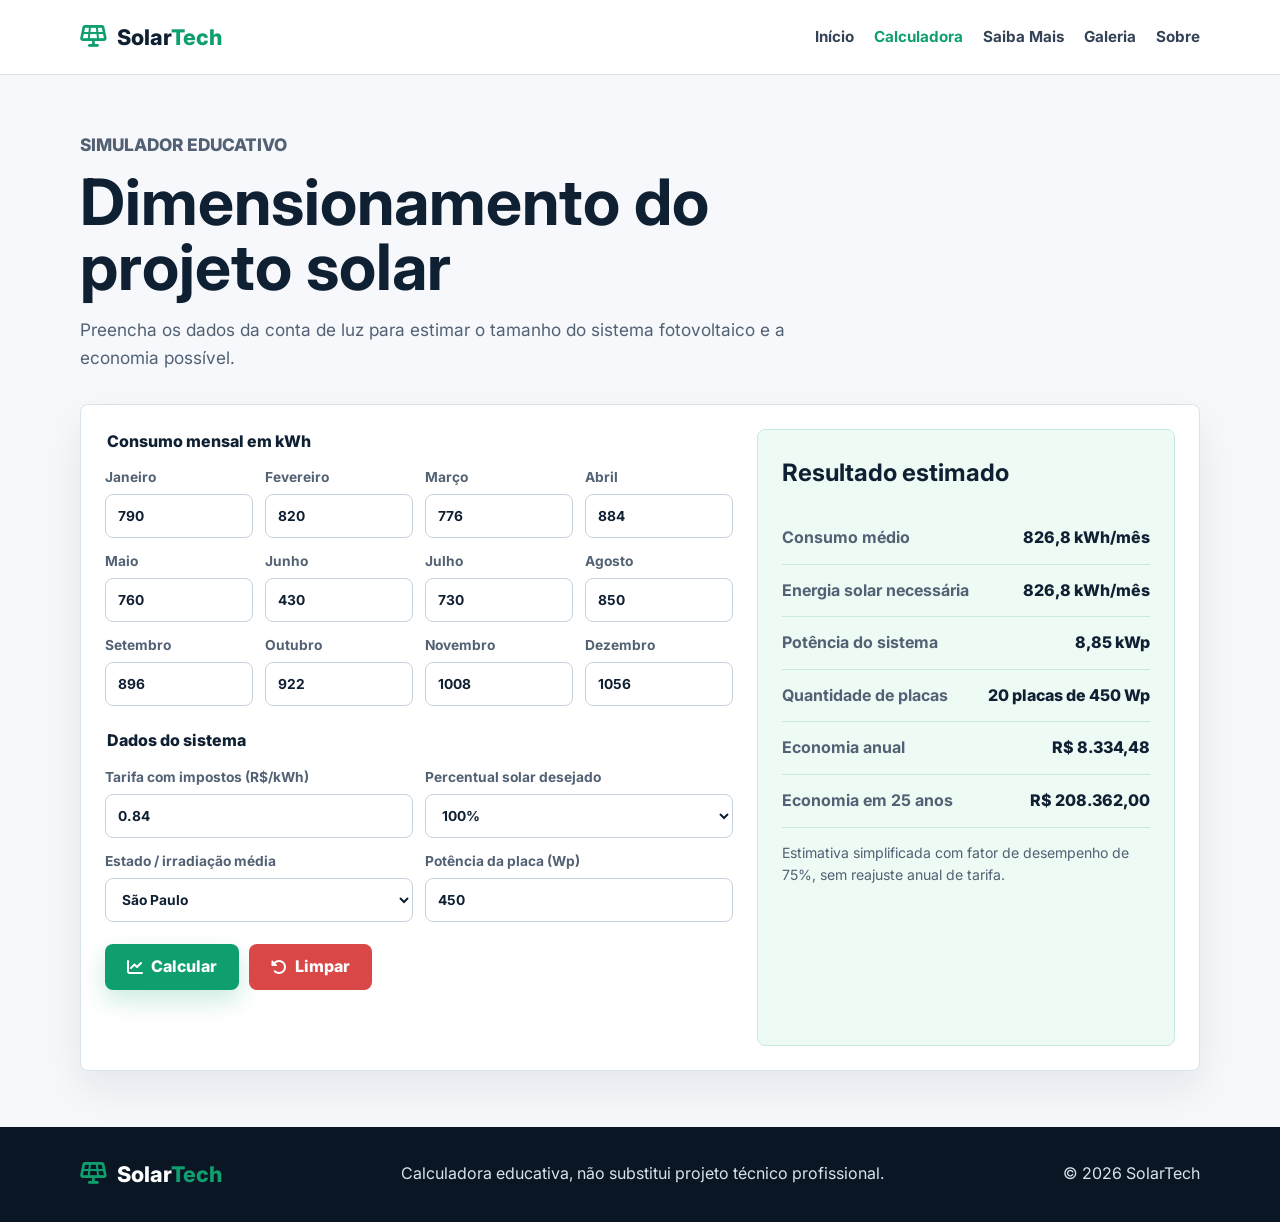
==== calculadora.html @ e27145fa "Improve SolarTech static site" ====
<!DOCTYPE html>
<html lang="pt-BR">
<head>
  <meta charset="UTF-8">
  <meta name="viewport" content="width=device-width, initial-scale=1.0">
  <meta name="description" content="Calculadora SolarTech para estimar consumo, potência do sistema, quantidade de placas e economia.">
  <title>Calculadora Solar | SolarTech</title>
  <link rel="preconnect" href="https://fonts.googleapis.com">
  <link rel="preconnect" href="https://fonts.gstatic.com" crossorigin>
  <link href="https://fonts.googleapis.com/css2?family=Inter:wght@400;500;600;700;800&display=swap" rel="stylesheet">
  <link rel="stylesheet" href="https://cdnjs.cloudflare.com/ajax/libs/font-awesome/6.5.1/css/all.min.css">
  <link rel="stylesheet" href="assets/css/styles.css">
</head>
<body>
  <header class="site-header">
    <nav class="navbar container" aria-label="Navegação principal">
      <a class="brand" href="index.html"><i class="fa-solid fa-solar-panel"></i><span>Solar<span>Tech</span></span></a>
      <ul class="nav-links">
        <li><a href="index.html">Início</a></li>
        <li><a class="active" href="calculadora.html">Calculadora</a></li>
        <li><a href="saiba-mais.html">Saiba Mais</a></li>
        <li><a href="galeria.html">Galeria</a></li>
        <li><a href="sobre.html">Sobre</a></li>
      </ul>
    </nav>
  </header>

  <main class="container page">
    <div class="page-heading">
      <p class="eyebrow">Simulador educativo</p>
      <h1>Dimensionamento do projeto solar</h1>
      <p>Preencha os dados da conta de luz para estimar o tamanho do sistema fotovoltaico e a economia possível.</p>
    </div>

    <section class="calculator-shell">
      <form id="solar-form" class="calculator-form">
        <fieldset>
          <legend>Consumo mensal em kWh</legend>
          <div class="month-grid">
            <label>Janeiro <input type="number" min="0" id="jan" value="790"></label>
            <label>Fevereiro <input type="number" min="0" id="fev" value="820"></label>
            <label>Março <input type="number" min="0" id="mar" value="776"></label>
            <label>Abril <input type="number" min="0" id="abr" value="884"></label>
            <label>Maio <input type="number" min="0" id="mai" value="760"></label>
            <label>Junho <input type="number" min="0" id="jun" value="430"></label>
            <label>Julho <input type="number" min="0" id="jul" value="730"></label>
            <label>Agosto <input type="number" min="0" id="ago" value="850"></label>
            <label>Setembro <input type="number" min="0" id="set" value="896"></label>
            <label>Outubro <input type="number" min="0" id="out" value="922"></label>
            <label>Novembro <input type="number" min="0" id="nov" value="1008"></label>
            <label>Dezembro <input type="number" min="0" id="dez" value="1056"></label>
          </div>
        </fieldset>

        <fieldset>
          <legend>Dados do sistema</legend>
          <div class="form-grid">
            <label>Tarifa com impostos (R$/kWh)
              <input type="number" min="0" step="0.01" id="tarifa" value="0.84">
            </label>
            <label>Percentual solar desejado
              <select id="percSolar">
                <option value="0.5">50%</option>
                <option value="0.7">70%</option>
                <option value="0.9">90%</option>
                <option value="1" selected>100%</option>
              </select>
            </label>
            <label>Estado / irradiação média
              <select id="estado">
                <option value="4.46">Acre</option>
                <option value="5.37">Alagoas</option>
                <option value="5.56">Ceará</option>
                <option value="4.35">Minas Gerais</option>
                <option value="3.72">Paraná</option>
                <option value="5.71">Pernambuco</option>
                <option value="4.64">Rio de Janeiro</option>
                <option value="4.15" selected>São Paulo</option>
                <option value="4.24">Santa Catarina</option>
              </select>
            </label>
            <label>Potência da placa (Wp)
              <input type="number" min="1" id="potPlaca" value="450">
            </label>
          </div>
        </fieldset>

        <div class="form-actions">
          <button class="button" type="submit"><i class="fa-solid fa-chart-line"></i> Calcular</button>
          <button class="button button-danger" type="reset"><i class="fa-solid fa-rotate-left"></i> Limpar</button>
        </div>
        <p id="form-alert" class="form-alert" role="alert"></p>
      </form>

      <aside id="resultados" class="results-panel" aria-live="polite">
        <h2>Resultado estimado</h2>
        <dl>
          <div><dt>Consumo médio</dt><dd><span id="consMedio">0</span> kWh/mês</dd></div>
          <div><dt>Energia solar necessária</dt><dd><span id="energiaSolar">0</span> kWh/mês</dd></div>
          <div><dt>Potência do sistema</dt><dd><span id="potenciaSistema">0</span> kWp</dd></div>
          <div><dt>Quantidade de placas</dt><dd><span id="qtdPlacas">0</span> placas de <span id="potPlacaShow">0</span> Wp</dd></div>
          <div><dt>Economia anual</dt><dd>R$ <span id="economiaAnual">0</span></dd></div>
          <div><dt>Economia em 25 anos</dt><dd>R$ <span id="economia25">0</span></dd></div>
        </dl>
        <p>Estimativa simplificada com fator de desempenho de 75%, sem reajuste anual de tarifa.</p>
      </aside>
    </section>
  </main>

  <footer class="site-footer">
    <div class="container footer-grid">
      <div class="brand footer-brand"><i class="fa-solid fa-solar-panel"></i><span>Solar<span>Tech</span></span></div>
      <p>Calculadora educativa, não substitui projeto técnico profissional.</p>
      <p>© 2026 SolarTech</p>
    </div>
  </footer>

  <script src="assets/js/calculadora.js"></script>
</body>
</html>
---- assets/css/styles.css ----
:root {
  --ink: #102033;
  --muted: #526173;
  --line: #d9e3ec;
  --paper: #ffffff;
  --bg: #f6f8fb;
  --green: #0f9f6e;
  --green-dark: #087650;
  --sun: #f6b13d;
  --blue: #2367c8;
  --danger: #d94747;
  --shadow: 0 18px 40px rgba(15, 31, 50, 0.08);
}

* {
  box-sizing: border-box;
}

body {
  margin: 0;
  font-family: "Inter", Arial, sans-serif;
  color: var(--ink);
  background: var(--bg);
  line-height: 1.6;
}

img,
iframe {
  max-width: 100%;
}

a {
  color: var(--green-dark);
  font-weight: 700;
  text-decoration: none;
}

.container {
  width: min(1120px, calc(100% - 32px));
  margin: 0 auto;
}

.site-header {
  position: sticky;
  top: 0;
  z-index: 20;
  background: rgba(255, 255, 255, 0.94);
  border-bottom: 1px solid var(--line);
  backdrop-filter: blur(14px);
}

.navbar {
  min-height: 74px;
  display: flex;
  align-items: center;
  gap: 24px;
  justify-content: space-between;
}

.brand {
  display: inline-flex;
  align-items: center;
  gap: 10px;
  color: var(--ink);
  font-size: 1.35rem;
  font-weight: 800;
  white-space: nowrap;
}

.brand i,
.brand span span,
.card-icon {
  color: var(--green);
}

.nav-links {
  display: flex;
  align-items: center;
  gap: 20px;
  padding: 0;
  margin: 0;
  list-style: none;
}

.nav-links a {
  color: #344256;
  font-size: 0.95rem;
  font-weight: 700;
}

.nav-links a:hover,
.nav-links a.active {
  color: var(--green);
}

.button {
  display: inline-flex;
  align-items: center;
  justify-content: center;
  gap: 8px;
  min-height: 46px;
  padding: 0 22px;
  border: 0;
  border-radius: 8px;
  background: var(--green);
  color: white;
  font: inherit;
  font-weight: 800;
  cursor: pointer;
  box-shadow: 0 10px 24px rgba(15, 159, 110, 0.22);
}

.button:hover {
  background: var(--green-dark);
  color: white;
}

.button-small {
  min-height: 38px;
  padding-inline: 16px;
}

.button-ghost {
  background: white;
  color: var(--green-dark);
  box-shadow: inset 0 0 0 1px var(--line);
}

.button-danger {
  background: var(--danger);
  box-shadow: none;
}

.hero {
  padding: 48px 0 56px;
  background: linear-gradient(180deg, #f7fbff 0%, #eef8f2 100%);
}

.hero-grid {
  display: grid;
  grid-template-columns: minmax(0, 1fr) minmax(320px, 0.88fr);
  gap: 40px;
  align-items: center;
}

.hero-copy h1,
.page-heading h1,
.about-panel h1 {
  margin: 0 0 16px;
  font-size: clamp(2.1rem, 5vw, 4.6rem);
  line-height: 1.02;
  letter-spacing: 0;
}

.hero-copy p,
.page-heading p,
.impact-grid p,
.about-panel p {
  color: var(--muted);
  font-size: 1.08rem;
}

.hero-actions {
  display: flex;
  flex-wrap: wrap;
  gap: 12px;
  margin-top: 26px;
}

.hero-media {
  margin: 0;
}

.hero-media img {
  width: 100%;
  aspect-ratio: 4 / 3;
  object-fit: cover;
  border-radius: 8px;
  box-shadow: var(--shadow);
}

.eyebrow {
  margin: 0 0 10px;
  color: var(--blue);
  font-size: 0.78rem;
  font-weight: 800;
  letter-spacing: 0;
  text-transform: uppercase;
}

.section,
.page {
  padding: 56px 0;
}

.narrow {
  max-width: 900px;
}

.section-heading,
.page-heading {
  max-width: 760px;
  margin-bottom: 32px;
}

.section-heading h2,
.impact-grid h2 {
  margin: 0;
  font-size: clamp(1.8rem, 3vw, 2.7rem);
  line-height: 1.12;
}

.feature-grid,
.video-grid {
  display: grid;
  grid-template-columns: repeat(3, minmax(0, 1fr));
  gap: 18px;
}

.card,
.video-card,
.about-panel,
.calculator-shell,
.faq-item {
  background: var(--paper);
  border: 1px solid var(--line);
  border-radius: 8px;
  box-shadow: var(--shadow);
}

.card {
  padding: 26px;
}

.card-icon {
  font-size: 2rem;
  margin-bottom: 12px;
}

.card h3,
.video-card h2 {
  margin: 0 0 8px;
}

.card p,
.video-card p {
  color: var(--muted);
}

.impact-band {
  padding: 56px 0;
  background: #102033;
  color: white;
}

.impact-band .eyebrow,
.impact-band p {
  color: #ccefe1;
}

.impact-grid {
  display: grid;
  grid-template-columns: 1.1fr 0.9fr;
  gap: 32px;
  align-items: center;
}

.stats {
  display: grid;
  gap: 12px;
}

.stats div {
  padding: 18px;
  border: 1px solid rgba(255, 255, 255, 0.18);
  border-radius: 8px;
  background: rgba(255, 255, 255, 0.06);
}

.stats strong {
  display: block;
  color: var(--sun);
  font-size: 2rem;
  line-height: 1;
}

.stats span {
  display: block;
  margin-top: 6px;
  color: #e2edf5;
}

.calculator-shell {
  display: grid;
  grid-template-columns: minmax(0, 1.2fr) minmax(300px, 0.8fr);
  gap: 24px;
  padding: 24px;
}

fieldset {
  margin: 0 0 22px;
  padding: 0;
  border: 0;
}

legend {
  margin-bottom: 12px;
  font-weight: 800;
}

.month-grid,
.form-grid {
  display: grid;
  grid-template-columns: repeat(4, minmax(0, 1fr));
  gap: 12px;
}

.form-grid {
  grid-template-columns: repeat(2, minmax(0, 1fr));
}

label {
  display: grid;
  gap: 6px;
  color: var(--muted);
  font-size: 0.86rem;
  font-weight: 700;
}

input,
select {
  width: 100%;
  min-height: 44px;
  padding: 0 12px;
  border: 1px solid #c7d3df;
  border-radius: 8px;
  background: white;
  color: var(--ink);
  font: inherit;
}

.form-actions {
  display: flex;
  flex-wrap: wrap;
  gap: 10px;
}

.form-alert {
  min-height: 24px;
  color: var(--danger);
  font-weight: 700;
}

.results-panel {
  padding: 24px;
  border-radius: 8px;
  background: #eefaf4;
  border: 1px solid #c8eadc;
}

.results-panel h2 {
  margin-top: 0;
}

.results-panel dl {
  margin: 0;
}

.results-panel dl div {
  display: flex;
  justify-content: space-between;
  gap: 16px;
  padding: 13px 0;
  border-bottom: 1px solid #c8eadc;
}

.results-panel dt {
  color: var(--muted);
  font-weight: 700;
}

.results-panel dd {
  margin: 0;
  text-align: right;
  font-weight: 800;
}

.results-panel p {
  color: var(--muted);
  font-size: 0.88rem;
}

.faq-list {
  display: grid;
  gap: 12px;
}

.faq-question {
  width: 100%;
  min-height: 62px;
  display: flex;
  align-items: center;
  justify-content: space-between;
  gap: 16px;
  padding: 0 20px;
  border: 0;
  background: transparent;
  color: var(--ink);
  font: inherit;
  font-weight: 800;
  text-align: left;
  cursor: pointer;
}

.faq-answer {
  display: none;
  padding: 0 20px 20px;
  color: var(--muted);
}

.faq-item.open .faq-answer {
  display: block;
}

.faq-item.open .faq-question i {
  transform: rotate(180deg);
}

.video-grid {
  grid-template-columns: repeat(2, minmax(0, 1fr));
}

.video-card {
  overflow: hidden;
}

.video-card iframe {
  width: 100%;
  aspect-ratio: 16 / 9;
  border: 0;
}

.video-card div {
  padding: 18px;
}

.about-panel {
  padding: 38px;
}

.contact-list {
  display: flex;
  flex-wrap: wrap;
  gap: 12px;
  margin-top: 28px;
}

.contact-list a {
  display: inline-flex;
  align-items: center;
  gap: 8px;
  min-height: 44px;
  padding: 0 14px;
  border: 1px solid var(--line);
  border-radius: 8px;
  background: #f8fbfd;
}

.site-footer {
  padding: 30px 0;
  background: #0b1624;
  color: #d8e3ee;
}

.footer-grid {
  display: flex;
  align-items: center;
  justify-content: space-between;
  gap: 16px;
  flex-wrap: wrap;
}

.footer-brand {
  color: white;
}

.site-footer p {
  margin: 0;
}

@media (max-width: 900px) {
  .navbar {
    align-items: flex-start;
    flex-direction: column;
    padding: 16px 0;
  }

  .nav-links {
    width: 100%;
    flex-wrap: wrap;
    gap: 12px 18px;
  }

  .hero-grid,
  .impact-grid,
  .calculator-shell {
    grid-template-columns: 1fr;
  }

  .feature-grid,
  .video-grid {
    grid-template-columns: 1fr;
  }

  .month-grid,
  .form-grid {
    grid-template-columns: repeat(2, minmax(0, 1fr));
  }
}

@media (max-width: 560px) {
  .container {
    width: min(100% - 24px, 1120px);
  }

  .hero,
  .section,
  .page,
  .impact-band {
    padding-block: 36px;
  }

  .hero-copy h1,
  .page-heading h1,
  .about-panel h1 {
    font-size: 2.05rem;
  }

  .month-grid,
  .form-grid {
    grid-template-columns: 1fr;
  }

  .calculator-shell,
  .about-panel {
    padding: 18px;
  }

  .results-panel dl div {
    display: grid;
    gap: 4px;
  }

  .results-panel dd {
    text-align: left;
  }
}
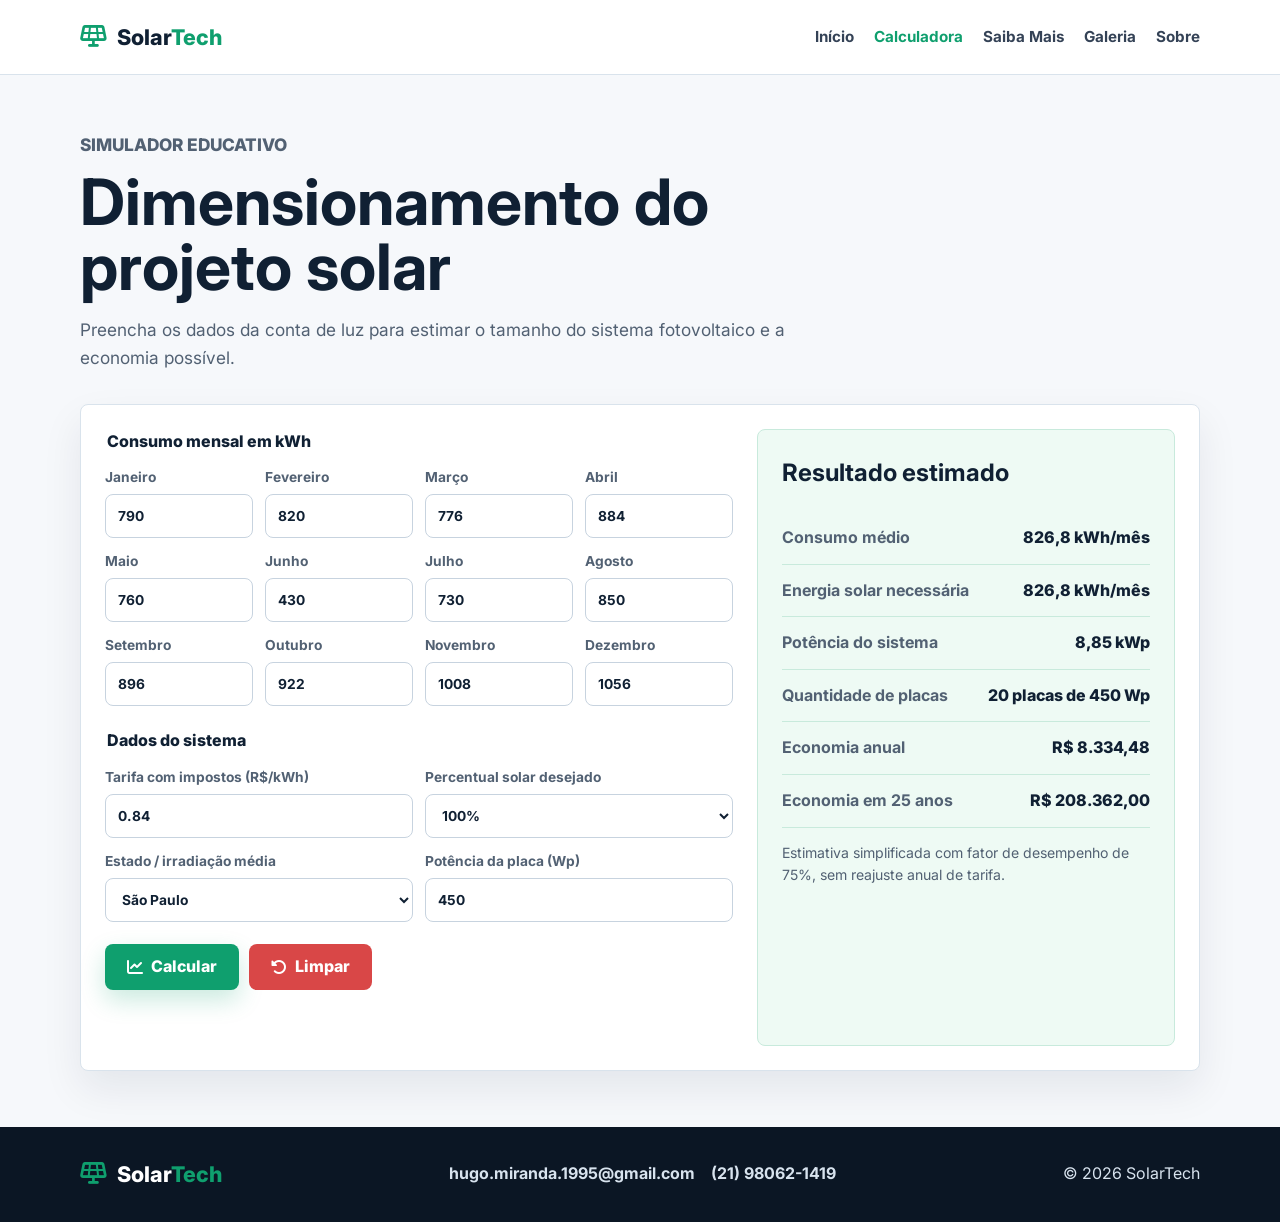
==== commit fb096f33: "Refresh gallery and project contact info" ====
--- a/calculadora.html
+++ b/calculadora.html
@@ -110,7 +110,10 @@
   <footer class="site-footer">
     <div class="container footer-grid">
       <div class="brand footer-brand"><i class="fa-solid fa-solar-panel"></i><span>Solar<span>Tech</span></span></div>
-      <p>Calculadora educativa, não substitui projeto técnico profissional.</p>
+      <div class="footer-contact">
+        <a href="mailto:hugo.miranda.1995@gmail.com">hugo.miranda.1995@gmail.com</a>
+        <a href="https://wa.me/5521980621419">(21) 98062-1419</a>
+      </div>
       <p>© 2026 SolarTech</p>
     </div>
   </footer>
--- a/assets/css/styles.css
+++ b/assets/css/styles.css
@@ -203,6 +203,18 @@
   margin-bottom: 32px;
 }
 
+.update-note {
+  display: inline-flex;
+  margin-top: 4px;
+  padding: 8px 12px;
+  border: 1px solid #bdd8f6;
+  border-radius: 8px;
+  background: #eef6ff;
+  color: #1d5fa8;
+  font-size: 0.92rem;
+  font-weight: 700;
+}
+
 .section-heading h2,
 .impact-grid h2 {
   margin: 0;
@@ -444,8 +456,54 @@
   padding: 18px;
 }
 
+.gallery-contact {
+  display: flex;
+  align-items: center;
+  justify-content: space-between;
+  gap: 24px;
+  margin-top: 24px;
+  padding: 26px;
+  border: 1px solid var(--line);
+  border-radius: 8px;
+  background: var(--paper);
+  box-shadow: var(--shadow);
+}
+
+.gallery-contact h2,
+.gallery-contact p {
+  margin: 0;
+}
+
+.gallery-contact p:not(.eyebrow) {
+  color: var(--muted);
+  margin-top: 8px;
+}
+
 .about-panel {
   padding: 38px;
+}
+
+.professional-list {
+  display: grid;
+  gap: 12px;
+  margin: 26px 0;
+}
+
+.professional-list div {
+  display: grid;
+  gap: 4px;
+  padding: 16px;
+  border: 1px solid var(--line);
+  border-radius: 8px;
+  background: #f8fbfd;
+}
+
+.professional-list strong {
+  color: var(--ink);
+}
+
+.professional-list span {
+  color: var(--muted);
 }
 
 .contact-list {
@@ -486,6 +544,21 @@
 
 .site-footer p {
   margin: 0;
+}
+
+.footer-contact {
+  display: flex;
+  flex-wrap: wrap;
+  gap: 10px 16px;
+}
+
+.footer-contact a {
+  color: #d8e3ee;
+  font-weight: 700;
+}
+
+.footer-contact a:hover {
+  color: white;
 }
 
 @media (max-width: 900px) {
@@ -512,6 +585,11 @@
     grid-template-columns: 1fr;
   }
 
+  .gallery-contact {
+    align-items: flex-start;
+    flex-direction: column;
+  }
+
   .month-grid,
   .form-grid {
     grid-template-columns: repeat(2, minmax(0, 1fr));
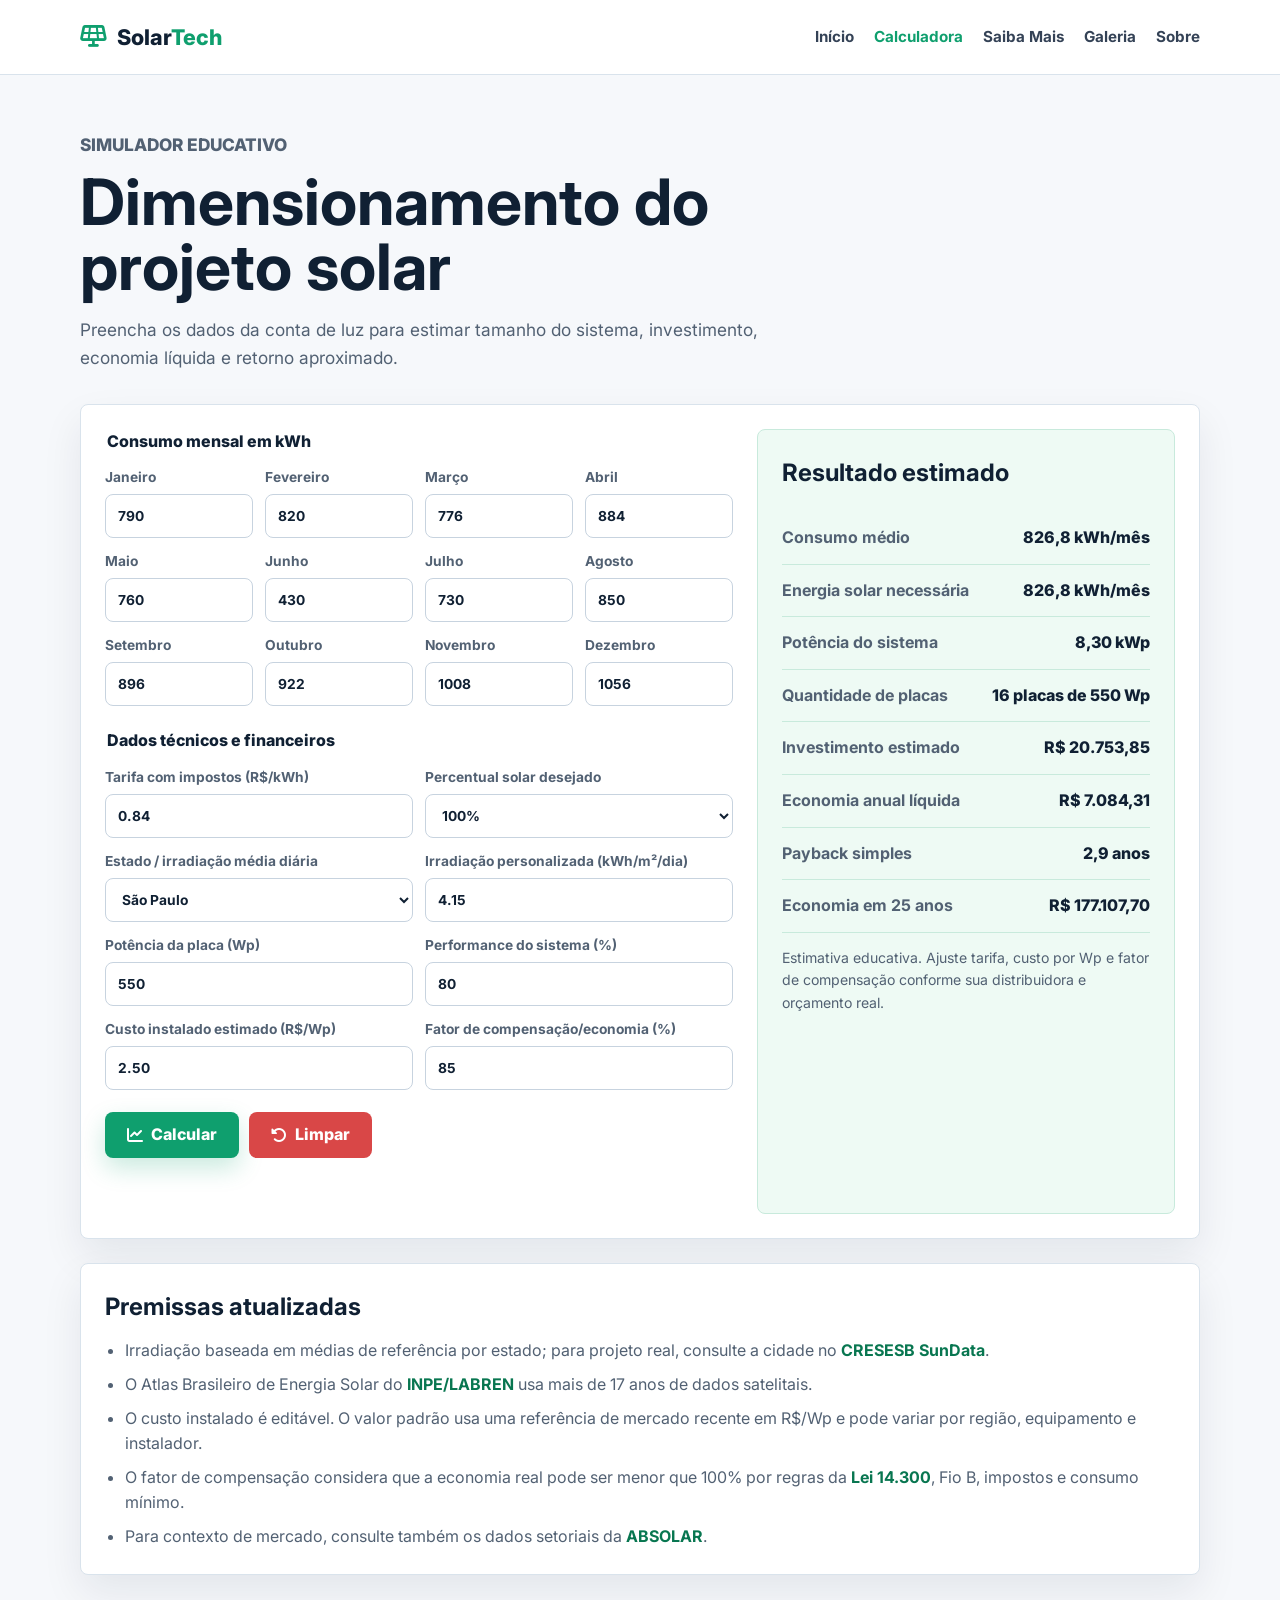
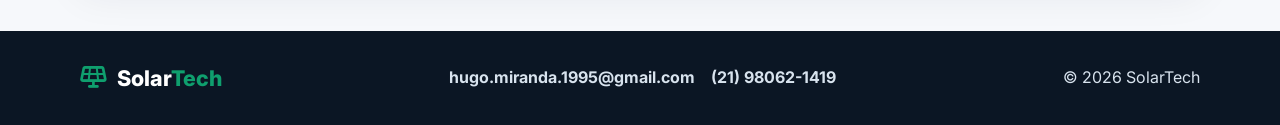
==== commit 125a66aa: "Update solar calculator assumptions" ====
--- a/calculadora.html
+++ b/calculadora.html
@@ -29,7 +29,7 @@
     <div class="page-heading">
       <p class="eyebrow">Simulador educativo</p>
       <h1>Dimensionamento do projeto solar</h1>
-      <p>Preencha os dados da conta de luz para estimar o tamanho do sistema fotovoltaico e a economia possível.</p>
+      <p>Preencha os dados da conta de luz para estimar tamanho do sistema, investimento, economia líquida e retorno aproximado.</p>
     </div>
 
     <section class="calculator-shell">
@@ -53,7 +53,7 @@
         </fieldset>
 
         <fieldset>
-          <legend>Dados do sistema</legend>
+          <legend>Dados técnicos e financeiros</legend>
           <div class="form-grid">
             <label>Tarifa com impostos (R$/kWh)
               <input type="number" min="0" step="0.01" id="tarifa" value="0.84">
@@ -66,21 +66,51 @@
                 <option value="1" selected>100%</option>
               </select>
             </label>
-            <label>Estado / irradiação média
+            <label>Estado / irradiação média diária
               <select id="estado">
                 <option value="4.46">Acre</option>
                 <option value="5.37">Alagoas</option>
+                <option value="4.30">Amapá</option>
+                <option value="4.72">Amazonas</option>
+                <option value="5.44">Bahia</option>
                 <option value="5.56">Ceará</option>
+                <option value="5.11">Distrito Federal</option>
+                <option value="4.90">Espírito Santo</option>
+                <option value="5.28">Goiás</option>
+                <option value="5.03">Maranhão</option>
+                <option value="5.12">Mato Grosso</option>
+                <option value="5.04">Mato Grosso do Sul</option>
                 <option value="4.35">Minas Gerais</option>
+                <option value="4.88">Pará</option>
+                <option value="5.63">Paraíba</option>
                 <option value="3.72">Paraná</option>
                 <option value="5.71">Pernambuco</option>
+                <option value="5.66">Piauí</option>
                 <option value="4.64">Rio de Janeiro</option>
+                <option value="5.68">Rio Grande do Norte</option>
+                <option value="4.22">Rio Grande do Sul</option>
+                <option value="4.55">Rondônia</option>
+                <option value="4.64">Roraima</option>
                 <option value="4.15" selected>São Paulo</option>
                 <option value="4.24">Santa Catarina</option>
+                <option value="5.43">Sergipe</option>
+                <option value="5.15">Tocantins</option>
               </select>
             </label>
+            <label>Irradiação personalizada (kWh/m²/dia)
+              <input type="number" min="0" step="0.01" id="irradianciaManual" value="4.15">
+            </label>
             <label>Potência da placa (Wp)
-              <input type="number" min="1" id="potPlaca" value="450">
+              <input type="number" min="1" id="potPlaca" value="550">
+            </label>
+            <label>Performance do sistema (%)
+              <input type="number" min="50" max="95" step="1" id="performance" value="80">
+            </label>
+            <label>Custo instalado estimado (R$/Wp)
+              <input type="number" min="0" step="0.01" id="custoWp" value="2.50">
+            </label>
+            <label>Fator de compensação/economia (%)
+              <input type="number" min="0" max="100" step="1" id="fatorEconomia" value="85">
             </label>
           </div>
         </fieldset>
@@ -99,11 +129,24 @@
           <div><dt>Energia solar necessária</dt><dd><span id="energiaSolar">0</span> kWh/mês</dd></div>
           <div><dt>Potência do sistema</dt><dd><span id="potenciaSistema">0</span> kWp</dd></div>
           <div><dt>Quantidade de placas</dt><dd><span id="qtdPlacas">0</span> placas de <span id="potPlacaShow">0</span> Wp</dd></div>
-          <div><dt>Economia anual</dt><dd>R$ <span id="economiaAnual">0</span></dd></div>
+          <div><dt>Investimento estimado</dt><dd>R$ <span id="investimento">0</span></dd></div>
+          <div><dt>Economia anual líquida</dt><dd>R$ <span id="economiaAnual">0</span></dd></div>
+          <div><dt>Payback simples</dt><dd><span id="payback">0</span> anos</dd></div>
           <div><dt>Economia em 25 anos</dt><dd>R$ <span id="economia25">0</span></dd></div>
         </dl>
-        <p>Estimativa simplificada com fator de desempenho de 75%, sem reajuste anual de tarifa.</p>
+        <p>Estimativa educativa. Ajuste tarifa, custo por Wp e fator de compensação conforme sua distribuidora e orçamento real.</p>
       </aside>
+    </section>
+
+    <section class="reference-box">
+      <h2>Premissas atualizadas</h2>
+      <ul>
+        <li>Irradiação baseada em médias de referência por estado; para projeto real, consulte a cidade no <a href="https://cresesb.cepel.br/sundata/index.php" target="_blank" rel="noreferrer">CRESESB SunData</a>.</li>
+        <li>O Atlas Brasileiro de Energia Solar do <a href="https://labren.ccst.inpe.br/atlas_2017.html" target="_blank" rel="noreferrer">INPE/LABREN</a> usa mais de 17 anos de dados satelitais.</li>
+        <li>O custo instalado é editável. O valor padrão usa uma referência de mercado recente em R$/Wp e pode variar por região, equipamento e instalador.</li>
+        <li>O fator de compensação considera que a economia real pode ser menor que 100% por regras da <a href="https://www.planalto.gov.br/ccivil_03/_ato2019-2022/2022/lei/l14300.htm" target="_blank" rel="noreferrer">Lei 14.300</a>, Fio B, impostos e consumo mínimo.</li>
+        <li>Para contexto de mercado, consulte também os dados setoriais da <a href="https://www.absolar.org.br/" target="_blank" rel="noreferrer">ABSOLAR</a>.</li>
+      </ul>
     </section>
   </main>
 
--- a/assets/css/styles.css
+++ b/assets/css/styles.css
@@ -402,6 +402,29 @@
   font-size: 0.88rem;
 }
 
+.reference-box {
+  margin-top: 24px;
+  padding: 24px;
+  border: 1px solid var(--line);
+  border-radius: 8px;
+  background: var(--paper);
+  box-shadow: var(--shadow);
+}
+
+.reference-box h2 {
+  margin: 0 0 12px;
+}
+
+.reference-box ul {
+  margin: 0;
+  padding-left: 20px;
+  color: var(--muted);
+}
+
+.reference-box li + li {
+  margin-top: 8px;
+}
+
 .faq-list {
   display: grid;
   gap: 12px;
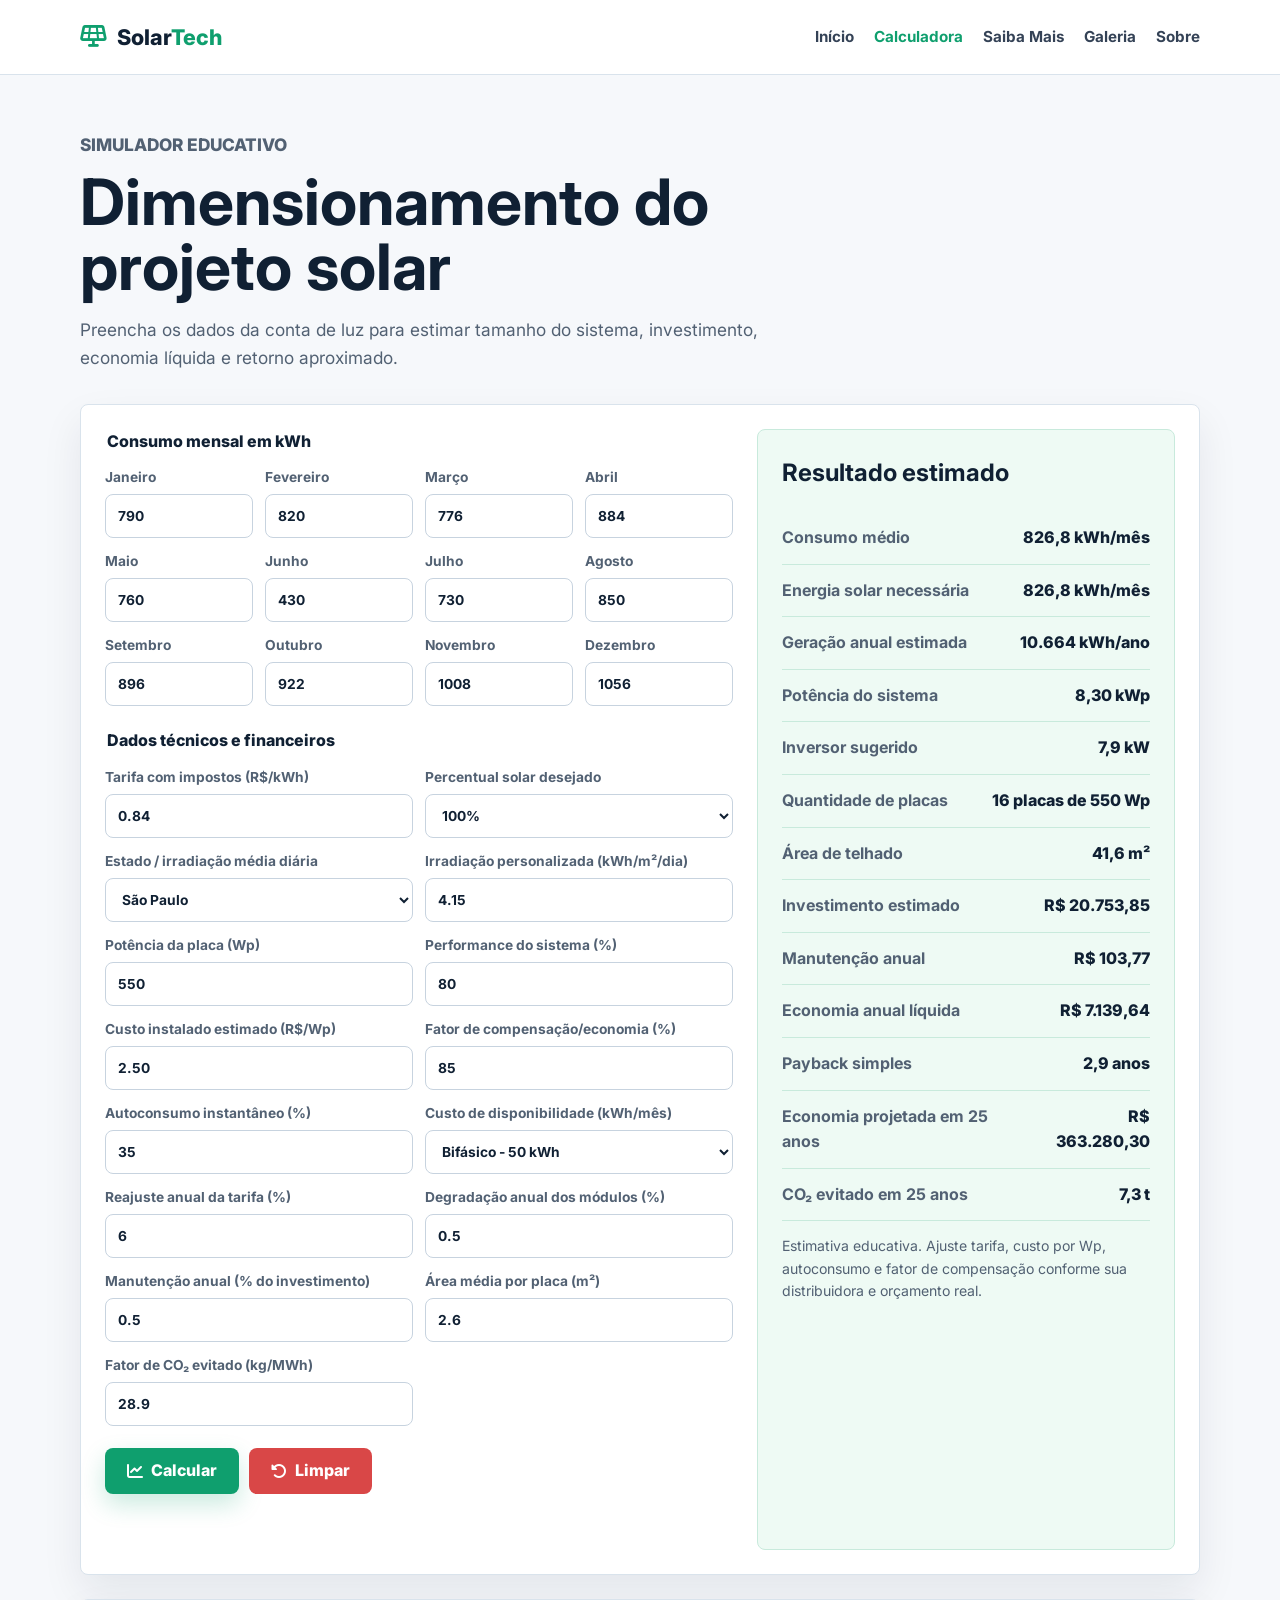
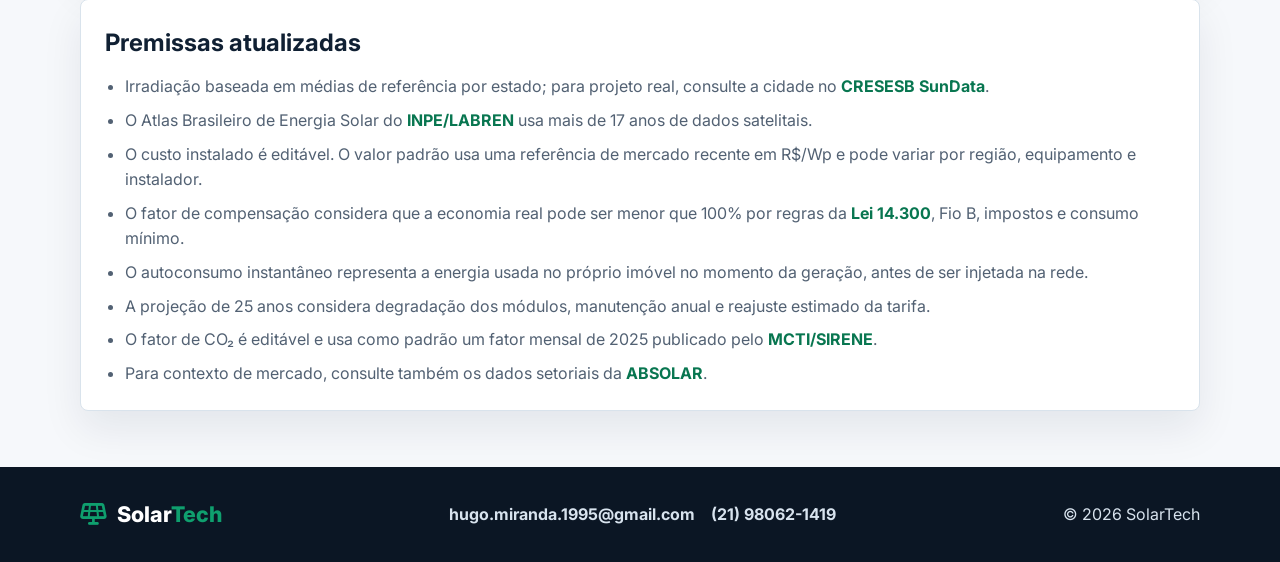
==== commit 38ac79d4: "Add solar maps and advanced calculator metrics" ====
--- a/calculadora.html
+++ b/calculadora.html
@@ -112,6 +112,31 @@
             <label>Fator de compensação/economia (%)
               <input type="number" min="0" max="100" step="1" id="fatorEconomia" value="85">
             </label>
+            <label>Autoconsumo instantâneo (%)
+              <input type="number" min="0" max="100" step="1" id="autoconsumo" value="35">
+            </label>
+            <label>Custo de disponibilidade (kWh/mês)
+              <select id="disponibilidade">
+                <option value="30">Monofásico - 30 kWh</option>
+                <option value="50" selected>Bifásico - 50 kWh</option>
+                <option value="100">Trifásico - 100 kWh</option>
+              </select>
+            </label>
+            <label>Reajuste anual da tarifa (%)
+              <input type="number" min="0" max="20" step="0.1" id="reajusteTarifa" value="6">
+            </label>
+            <label>Degradação anual dos módulos (%)
+              <input type="number" min="0" max="2" step="0.1" id="degradacao" value="0.5">
+            </label>
+            <label>Manutenção anual (% do investimento)
+              <input type="number" min="0" max="5" step="0.1" id="manutencao" value="0.5">
+            </label>
+            <label>Área média por placa (m²)
+              <input type="number" min="1" step="0.1" id="areaPlaca" value="2.6">
+            </label>
+            <label>Fator de CO₂ evitado (kg/MWh)
+              <input type="number" min="0" step="0.1" id="fatorCo2" value="28.9">
+            </label>
           </div>
         </fieldset>
 
@@ -127,14 +152,19 @@
         <dl>
           <div><dt>Consumo médio</dt><dd><span id="consMedio">0</span> kWh/mês</dd></div>
           <div><dt>Energia solar necessária</dt><dd><span id="energiaSolar">0</span> kWh/mês</dd></div>
+          <div><dt>Geração anual estimada</dt><dd><span id="geracaoAnual">0</span> kWh/ano</dd></div>
           <div><dt>Potência do sistema</dt><dd><span id="potenciaSistema">0</span> kWp</dd></div>
+          <div><dt>Inversor sugerido</dt><dd><span id="inversor">0</span> kW</dd></div>
           <div><dt>Quantidade de placas</dt><dd><span id="qtdPlacas">0</span> placas de <span id="potPlacaShow">0</span> Wp</dd></div>
+          <div><dt>Área de telhado</dt><dd><span id="areaTelhado">0</span> m²</dd></div>
           <div><dt>Investimento estimado</dt><dd>R$ <span id="investimento">0</span></dd></div>
+          <div><dt>Manutenção anual</dt><dd>R$ <span id="manutencaoAnual">0</span></dd></div>
           <div><dt>Economia anual líquida</dt><dd>R$ <span id="economiaAnual">0</span></dd></div>
           <div><dt>Payback simples</dt><dd><span id="payback">0</span> anos</dd></div>
-          <div><dt>Economia em 25 anos</dt><dd>R$ <span id="economia25">0</span></dd></div>
+          <div><dt>Economia projetada em 25 anos</dt><dd>R$ <span id="economia25">0</span></dd></div>
+          <div><dt>CO₂ evitado em 25 anos</dt><dd><span id="co2Evitado">0</span> t</dd></div>
         </dl>
-        <p>Estimativa educativa. Ajuste tarifa, custo por Wp e fator de compensação conforme sua distribuidora e orçamento real.</p>
+        <p>Estimativa educativa. Ajuste tarifa, custo por Wp, autoconsumo e fator de compensação conforme sua distribuidora e orçamento real.</p>
       </aside>
     </section>
 
@@ -145,6 +175,9 @@
         <li>O Atlas Brasileiro de Energia Solar do <a href="https://labren.ccst.inpe.br/atlas_2017.html" target="_blank" rel="noreferrer">INPE/LABREN</a> usa mais de 17 anos de dados satelitais.</li>
         <li>O custo instalado é editável. O valor padrão usa uma referência de mercado recente em R$/Wp e pode variar por região, equipamento e instalador.</li>
         <li>O fator de compensação considera que a economia real pode ser menor que 100% por regras da <a href="https://www.planalto.gov.br/ccivil_03/_ato2019-2022/2022/lei/l14300.htm" target="_blank" rel="noreferrer">Lei 14.300</a>, Fio B, impostos e consumo mínimo.</li>
+        <li>O autoconsumo instantâneo representa a energia usada no próprio imóvel no momento da geração, antes de ser injetada na rede.</li>
+        <li>A projeção de 25 anos considera degradação dos módulos, manutenção anual e reajuste estimado da tarifa.</li>
+        <li>O fator de CO₂ é editável e usa como padrão um fator mensal de 2025 publicado pelo <a href="https://www.gov.br/mcti/pt-br/acompanhe-o-mcti/sirene/dados-e-ferramentas/fatores-de-emissao" target="_blank" rel="noreferrer">MCTI/SIRENE</a>.</li>
         <li>Para contexto de mercado, consulte também os dados setoriais da <a href="https://www.absolar.org.br/" target="_blank" rel="noreferrer">ABSOLAR</a>.</li>
       </ul>
     </section>
--- a/assets/css/styles.css
+++ b/assets/css/styles.css
@@ -265,6 +265,121 @@
   color: white;
 }
 
+.solar-intel {
+  padding: 56px 0;
+  background: #ffffff;
+  border-top: 1px solid var(--line);
+  border-bottom: 1px solid var(--line);
+}
+
+.solar-intel-grid {
+  display: grid;
+  grid-template-columns: minmax(300px, 0.82fr) minmax(0, 1fr);
+  gap: 34px;
+  align-items: center;
+}
+
+.map-card {
+  margin: 0;
+  overflow: hidden;
+  border: 1px solid var(--line);
+  border-radius: 8px;
+  background: var(--paper);
+  box-shadow: var(--shadow);
+}
+
+.map-card img {
+  display: block;
+  width: 100%;
+  max-height: 620px;
+  object-fit: contain;
+  background: #eaf3fb;
+}
+
+.map-card figcaption {
+  padding: 12px 14px;
+  color: var(--muted);
+  font-size: 0.82rem;
+}
+
+.intel-content h2 {
+  margin: 0 0 14px;
+  font-size: clamp(1.9rem, 3vw, 3rem);
+  line-height: 1.1;
+}
+
+.intel-content p {
+  color: var(--muted);
+}
+
+.intel-stats {
+  display: grid;
+  grid-template-columns: repeat(3, minmax(0, 1fr));
+  gap: 12px;
+  margin-top: 22px;
+}
+
+.intel-stats div,
+.timeline-grid article {
+  padding: 16px;
+  border: 1px solid var(--line);
+  border-radius: 8px;
+  background: #f8fbfd;
+}
+
+.intel-stats strong {
+  display: block;
+  color: var(--green-dark);
+  font-size: 1.8rem;
+  line-height: 1;
+}
+
+.intel-stats span,
+.timeline-grid p {
+  display: block;
+  margin-top: 8px;
+  color: var(--muted);
+}
+
+.source-links {
+  display: flex;
+  flex-wrap: wrap;
+  gap: 10px;
+  margin-top: 20px;
+}
+
+.source-links a {
+  display: inline-flex;
+  align-items: center;
+  min-height: 38px;
+  padding: 0 12px;
+  border: 1px solid var(--line);
+  border-radius: 8px;
+  background: #ffffff;
+}
+
+.timeline-grid {
+  display: grid;
+  grid-template-columns: repeat(5, minmax(0, 1fr));
+  gap: 12px;
+}
+
+.timeline-grid span {
+  color: var(--blue);
+  font-weight: 800;
+}
+
+.timeline-grid h3 {
+  margin: 8px 0 0;
+  font-size: 1rem;
+  line-height: 1.25;
+}
+
+.timeline-grid p {
+  margin-bottom: 0;
+  font-size: 0.92rem;
+}
+
 .impact-band .eyebrow,
 .impact-band p {
   color: #ccefe1;
@@ -599,12 +714,18 @@
 
   .hero-grid,
   .impact-grid,
+  .solar-intel-grid,
   .calculator-shell {
     grid-template-columns: 1fr;
   }
 
   .feature-grid,
-  .video-grid {
+  .video-grid,
+  .timeline-grid {
+    grid-template-columns: 1fr;
+  }
+
+  .intel-stats {
     grid-template-columns: 1fr;
   }
 
